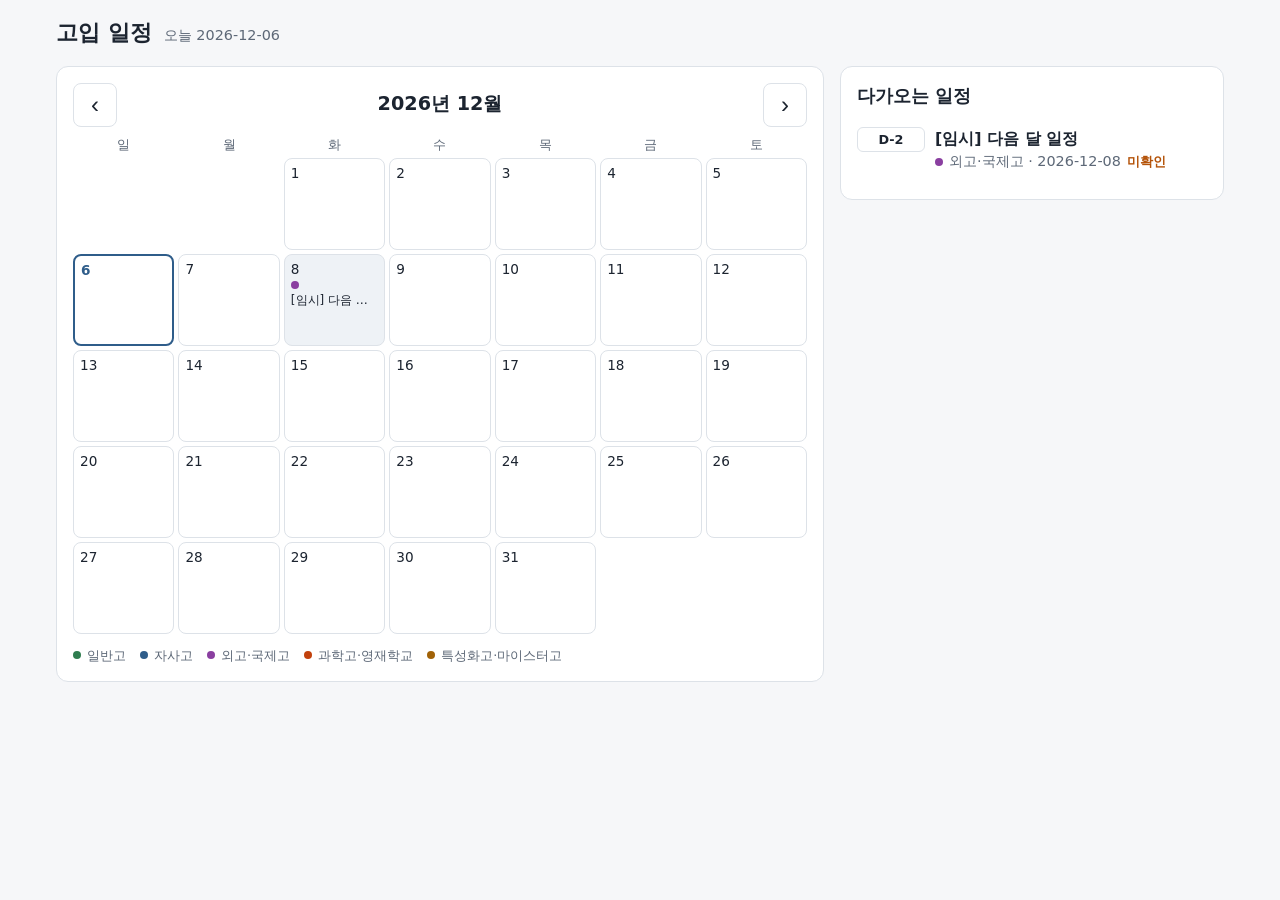
==== index.html @ 8c785129 "feat: calendar dashboard, detail page, PWA manifest Co-Authored-By: Claude Fable 5.2 <noreply@anthro" ====
<!doctype html>
<html lang="ko">
<head>
  <meta charset="utf-8">
  <meta name="viewport" content="width=device-width, initial-scale=1">
  <meta name="theme-color" content="#2f5d8a">
  <title>고입 일정</title>
  <link rel="manifest" href="./manifest.webmanifest">
  <link rel="icon" href="./assets/icon.svg" type="image/svg+xml">
  <link rel="stylesheet" href="./assets/style.css">
</head>
<body>
  <header class="top">
    <h1>고입 일정</h1>
    <span id="today-label"></span>
  </header>
  <main id="main" class="layout">
    <section class="calendar" aria-label="달력">
      <div class="month-nav">
        <button id="prev" type="button" aria-label="이전 달">‹</button>
        <h2 id="month-title"></h2>
        <button id="next" type="button" aria-label="다음 달">›</button>
      </div>
      <div class="weekdays" aria-hidden="true">
        <span>일</span><span>월</span><span>화</span><span>수</span><span>목</span><span>금</span><span>토</span>
      </div>
      <div id="grid" class="grid"></div>
      <ul id="legend" class="legend"></ul>
    </section>
    <section class="side" aria-label="다가오는 일정">
      <h2>다가오는 일정</h2>
      <ul id="upcoming" class="upcoming"></ul>
    </section>
  </main>
  <script type="module" src="./assets/app.js"></script>
</body>
</html>
---- assets/style.css ----
:root {
  --bg: #f6f7f9;
  --panel: #ffffff;
  --text: #1c2430;
  --muted: #5d6877;
  --line: #dde2e8;
  --accent: #2f5d8a;
  --warn: #b45309;
  --cat-0: #2f7d4f;
  --cat-1: #2f5d8a;
  --cat-2: #8a3fa0;
  --cat-3: #c2410c;
  --cat-4: #a16207;
}
@media (prefers-color-scheme: dark) {
  :root {
    --bg: #12161c;
    --panel: #1b212a;
    --text: #e6eaf0;
    --muted: #9aa5b4;
    --line: #2c3541;
    --accent: #7fb0e0;
    --warn: #f0a94a;
    --cat-0: #5cc98a;
    --cat-1: #7fb0e0;
    --cat-2: #cf8ae3;
    --cat-3: #f58a5c;
    --cat-4: #e0b84a;
  }
}

* { box-sizing: border-box; }
body {
  margin: 0;
  background: var(--bg);
  color: var(--text);
  font: 16px/1.5 system-ui, "Malgun Gothic", "Apple SD Gothic Neo", sans-serif;
}
a { color: var(--accent); }
h1, h2, h3, p, ul { margin: 0; }
ul { padding: 0; list-style: none; }

.top {
  display: flex;
  align-items: baseline;
  gap: 12px;
  flex-wrap: wrap;
  padding: 16px;
  max-width: 1200px;
  margin: 0 auto;
}
.top h1 { font-size: 1.4rem; }
#today-label, .meta, .notice { color: var(--muted); font-size: .9rem; }
.back { text-decoration: none; }

.layout {
  display: grid;
  gap: 16px;
  padding: 0 16px 32px;
  max-width: 1200px;
  margin: 0 auto;
}
.calendar, .side, .card {
  background: var(--panel);
  border: 1px solid var(--line);
  border-radius: 12px;
  padding: 16px;
  min-width: 0;
}
.side { order: -1; }
.side h2 { font-size: 1.1rem; margin-bottom: 8px; }

.month-nav { display: flex; align-items: center; justify-content: space-between; margin-bottom: 8px; }
.month-nav h2 { font-size: 1.2rem; }
.month-nav button {
  width: 44px; height: 44px;
  font-size: 1.5rem;
  color: var(--text);
  background: none;
  border: 1px solid var(--line);
  border-radius: 8px;
  cursor: pointer;
}
.weekdays, .grid { display: grid; grid-template-columns: repeat(7, minmax(0, 1fr)); gap: 4px; }
.weekdays { color: var(--muted); font-size: .8rem; text-align: center; margin-bottom: 4px; }
.cell {
  display: flex;
  flex-direction: column;
  gap: 2px;
  min-height: 56px;
  padding: 4px 6px;
  border: 1px solid var(--line);
  border-radius: 8px;
  color: var(--text);
  text-decoration: none;
  overflow: hidden;
}
.cell.empty { border-color: transparent; }
.cell.has { background: color-mix(in srgb, var(--accent) 8%, var(--panel)); cursor: pointer; }
.cell.has:hover, .cell.has:focus-visible { border-color: var(--accent); }
.cell.today { border: 2px solid var(--accent); }
.cell.today .num { font-weight: 700; color: var(--accent); }
.num { font-size: .85rem; }
.dots { display: flex; gap: 3px; flex-wrap: wrap; }
.cell-title, .more { display: none; font-size: .75rem; }
.more { color: var(--muted); }

.dot { display: inline-block; width: 8px; height: 8px; border-radius: 50%; flex: none; background: var(--cat-0); }
.dot.cat-1 { background: var(--cat-1); }
.dot.cat-2 { background: var(--cat-2); }
.dot.cat-3 { background: var(--cat-3); }
.dot.cat-4 { background: var(--cat-4); }

.legend { display: flex; flex-wrap: wrap; gap: 4px 14px; margin-top: 12px; font-size: .8rem; color: var(--muted); }
.legend li, .meta { display: flex; align-items: center; gap: 6px; flex-wrap: wrap; }

.upcoming li + li { border-top: 1px solid var(--line); }
.item { display: flex; gap: 10px; align-items: flex-start; padding: 10px 0; color: var(--text); text-decoration: none; }
.item-body { display: flex; flex-direction: column; min-width: 0; }
.badge {
  flex: none;
  min-width: 68px;
  padding: 2px 6px;
  border-radius: 6px;
  border: 1px solid var(--line);
  font-size: .8rem;
  font-weight: 700;
  text-align: center;
}
.badge.now { border-color: var(--warn); color: var(--warn); }
.unverified { color: var(--warn); font-weight: 700; font-size: .8rem; }

.detail { display: grid; gap: 16px; padding: 0 16px 32px; max-width: 800px; margin: 0 auto; }
.card { border-left: 6px solid var(--cat-0); }
.card.cat-1 { border-left-color: var(--cat-1); }
.card.cat-2 { border-left-color: var(--cat-2); }
.card.cat-3 { border-left-color: var(--cat-3); }
.card.cat-4 { border-left-color: var(--cat-4); }
.card h2 { font-size: 1.25rem; margin: 4px 0 8px; }
.card h3 { font-size: 1rem; margin: 16px 0 4px; }
.card section ul { padding-left: 20px; list-style: disc; }
.card .links { display: flex; flex-wrap: wrap; gap: 6px 16px; padding-left: 0; list-style: none; }
.card a { overflow-wrap: anywhere; }

@media (min-width: 900px) {
  .layout { grid-template-columns: minmax(0, 2fr) minmax(280px, 1fr); align-items: start; }
  .side { order: 0; }
  .cell { min-height: 92px; }
  .cell-title { display: block; white-space: nowrap; overflow: hidden; text-overflow: ellipsis; }
  .more { display: block; }
}
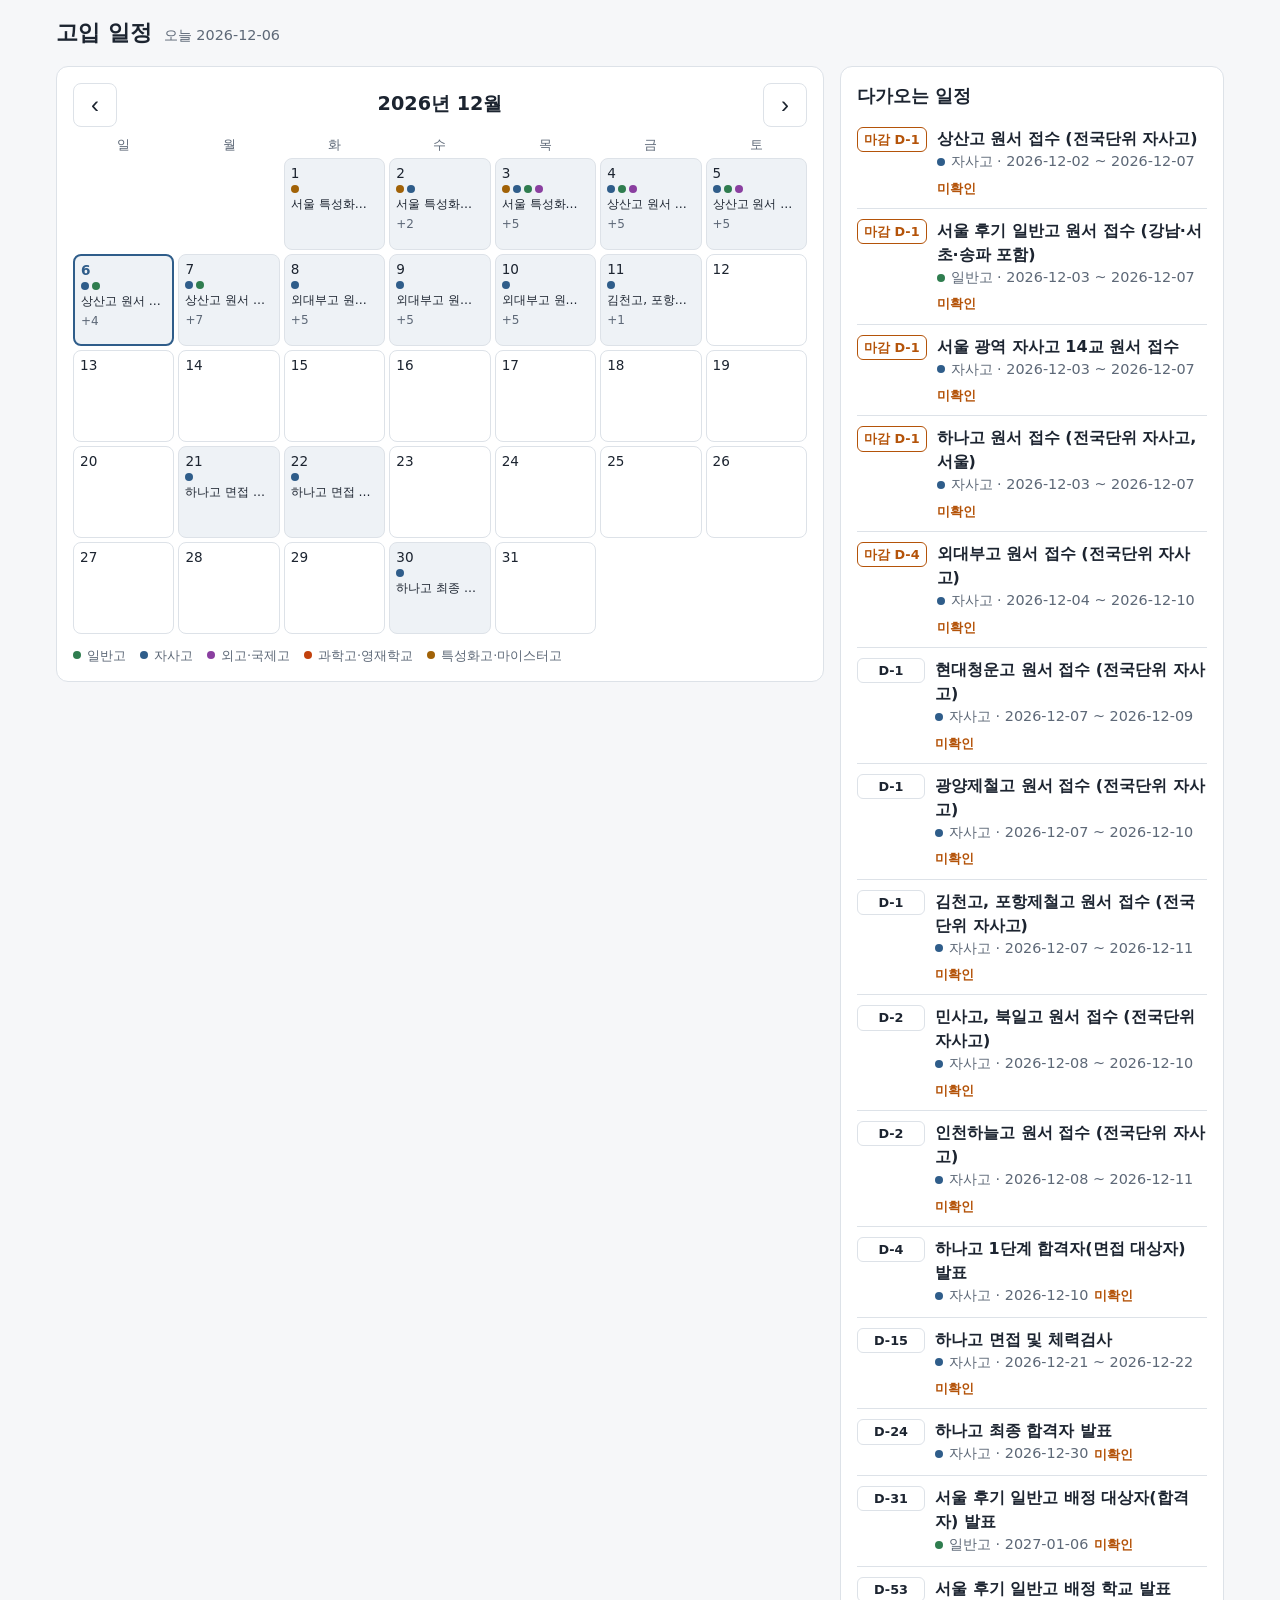
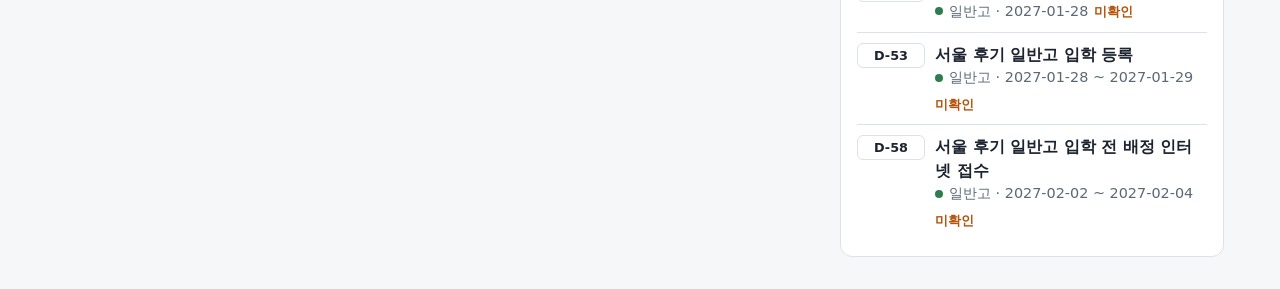
==== commit d425e0ca: "fix: address final review findings - never leak bot token in send errors; strip token and chat id - " ====
--- a/index.html
+++ b/index.html
@@ -14,6 +14,7 @@
     <h1>고입 일정</h1>
     <span id="today-label"></span>
   </header>
+  <p id="boot" class="notice boot">일정을 불러오는 중입니다. 이 문구가 계속 보이면 파일을 직접 열지 말고 주소(http://…)로 열어 주세요.</p>
   <main id="main" class="layout">
     <section class="calendar" aria-label="달력">
       <div class="month-nav">
--- a/assets/style.css
+++ b/assets/style.css
@@ -52,6 +52,7 @@
 .top h1 { font-size: 1.4rem; }
 #today-label, .meta, .notice { color: var(--muted); font-size: .9rem; }
 .back { text-decoration: none; }
+.boot { max-width: 1200px; margin: 0 auto; padding: 0 16px 12px; }
 
 .layout {
   display: grid;
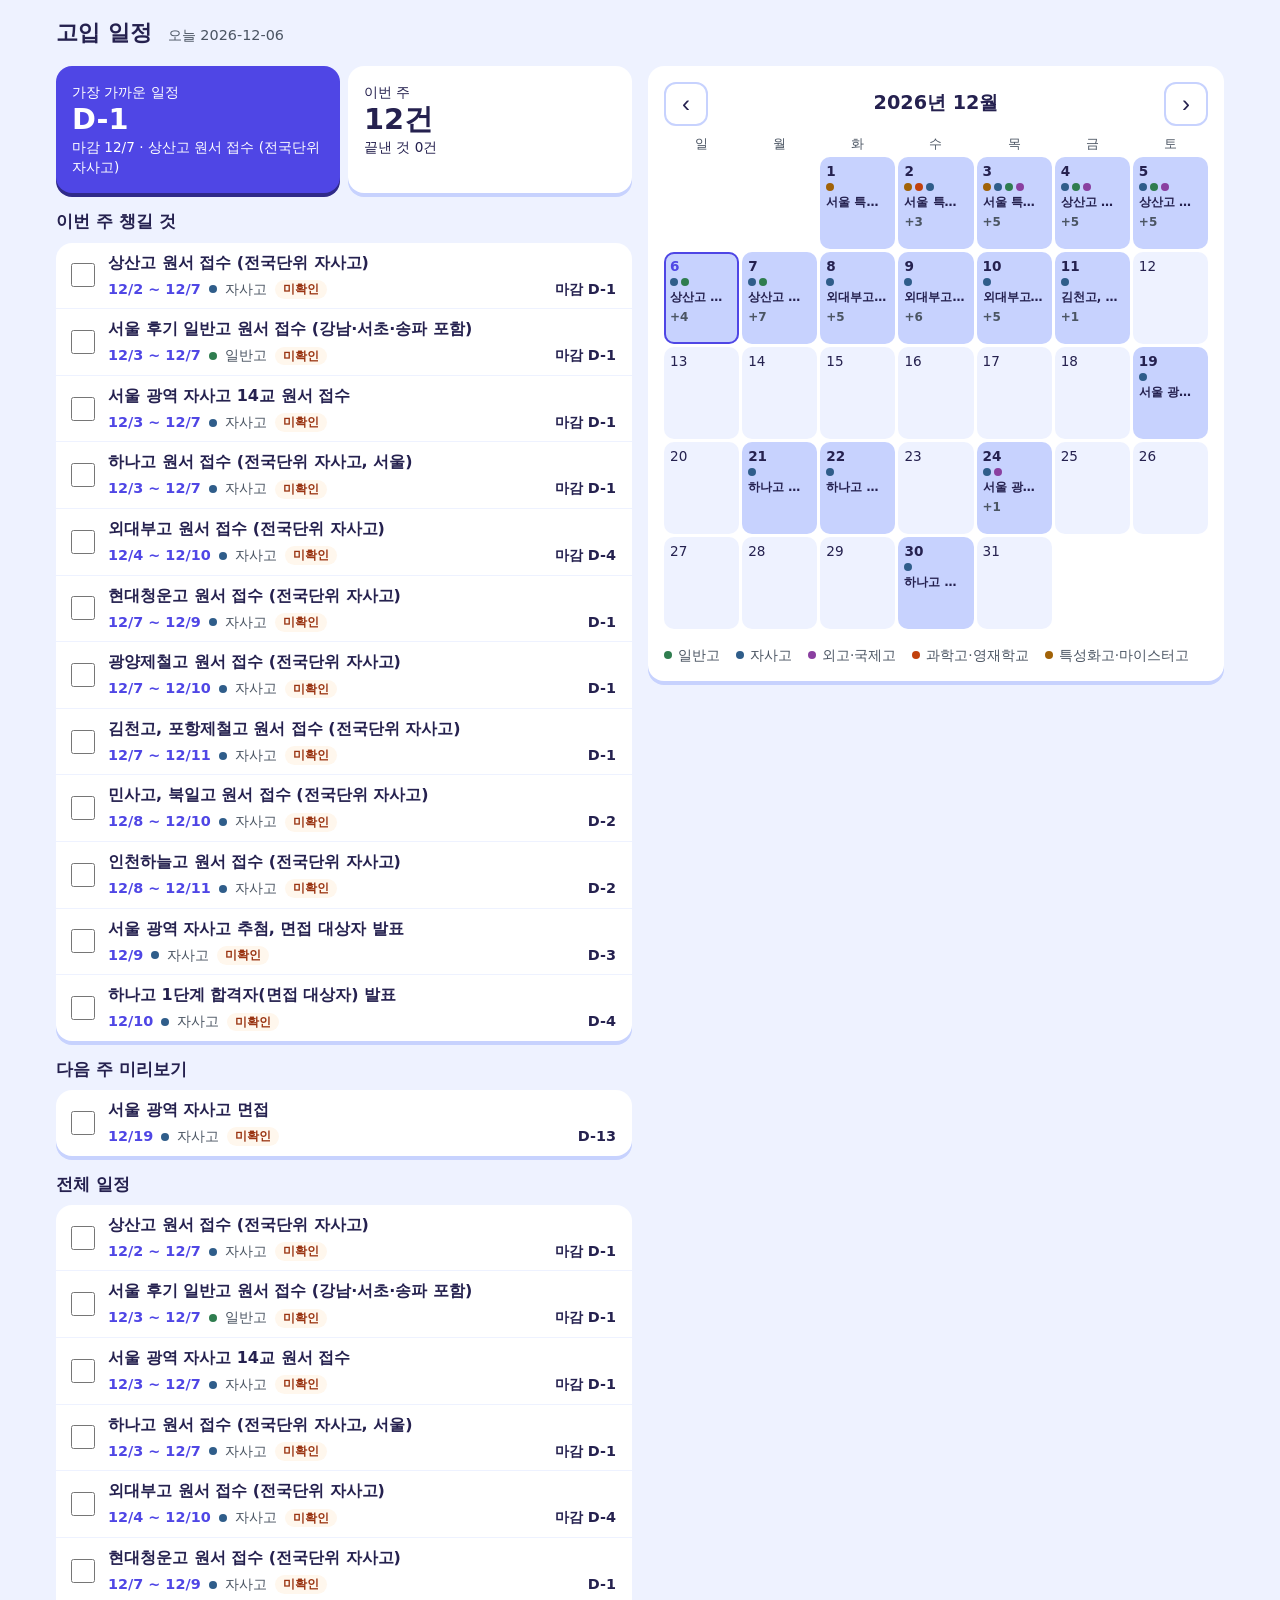
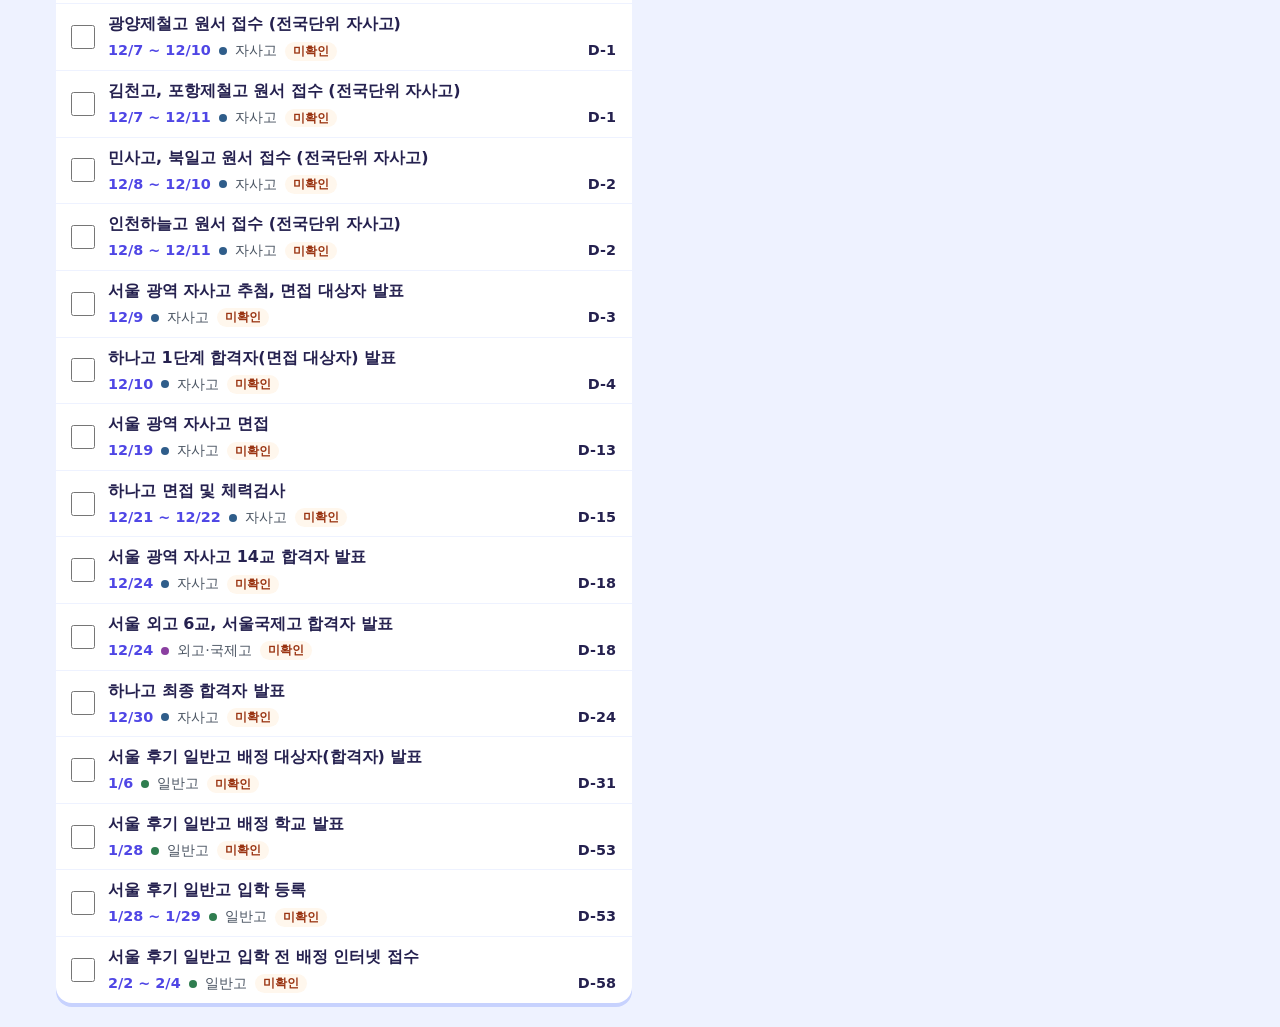
==== commit 64aaa498: "feat: tile + checklist home, tabbed calendar Co-Authored-By: Claude Sonnet 5.5 <noreply@anthropic.co" ====
--- a/index.html
+++ b/index.html
@@ -2,21 +2,37 @@
 <html lang="ko">
 <head>
   <meta charset="utf-8">
-  <meta name="viewport" content="width=device-width, initial-scale=1">
-  <meta name="theme-color" content="#2f5d8a">
+  <meta name="viewport" content="width=device-width, initial-scale=1, viewport-fit=cover">
+  <meta name="theme-color" content="#4f46e5">
   <title>고입 일정</title>
   <link rel="manifest" href="./manifest.webmanifest">
   <link rel="icon" href="./assets/icon.svg" type="image/svg+xml">
   <link rel="stylesheet" href="./assets/style.css">
 </head>
-<body>
+<body data-view="home">
   <header class="top">
     <h1>고입 일정</h1>
     <span id="today-label"></span>
   </header>
   <p id="boot" class="notice boot">일정을 불러오는 중입니다. 이 문구가 계속 보이면 파일을 직접 열지 말고 주소(http://…)로 열어 주세요.</p>
   <main id="main" class="layout">
-    <section class="calendar" aria-label="달력">
+    <div class="col">
+      <section id="home" aria-label="홈">
+        <div class="tiles">
+          <div id="tile-next" class="tile primary"></div>
+          <div id="tile-week" class="tile"></div>
+        </div>
+        <h2>이번 주 챙길 것</h2>
+        <ul id="list-week" class="tasks"></ul>
+        <h2>다음 주 미리보기</h2>
+        <ul id="list-next" class="tasks"></ul>
+      </section>
+      <section id="all" aria-label="전체 일정">
+        <h2>전체 일정</h2>
+        <ul id="upcoming" class="tasks"></ul>
+      </section>
+    </div>
+    <section id="calendar" class="calendar" aria-label="달력">
       <div class="month-nav">
         <button id="prev" type="button" aria-label="이전 달">‹</button>
         <h2 id="month-title"></h2>
@@ -28,11 +44,12 @@
       <div id="grid" class="grid"></div>
       <ul id="legend" class="legend"></ul>
     </section>
-    <section class="side" aria-label="다가오는 일정">
-      <h2>다가오는 일정</h2>
-      <ul id="upcoming" class="upcoming"></ul>
-    </section>
   </main>
+  <nav id="tabs" class="tabs" aria-label="화면 전환">
+    <a href="#home">홈</a>
+    <a href="#calendar">달력</a>
+    <a href="#all">전체</a>
+  </nav>
   <script type="module" src="./assets/app.js"></script>
 </body>
 </html>
--- a/assets/style.css
+++ b/assets/style.css
@@ -1,26 +1,40 @@
 :root {
-  --bg: #f6f7f9;
-  --panel: #ffffff;
-  --text: #1c2430;
-  --muted: #5d6877;
-  --line: #dde2e8;
-  --accent: #2f5d8a;
-  --warn: #b45309;
+  --bg: #eef2ff;
+  --surface: #ffffff;
+  --text: #25214f;
+  --muted: #4b5563;
+  --primary: #4f46e5;
+  --on-primary: #ffffff;
+  --edge: #c7d2fe;
+  --tile-on: #c7d2fe;
+  --warn: #9a3412;
+  --warn-bg: #fff7ed;
+  --ok: #065f46;
+  --ok-bg: #ecfdf5;
   --cat-0: #2f7d4f;
   --cat-1: #2f5d8a;
   --cat-2: #8a3fa0;
   --cat-3: #c2410c;
   --cat-4: #a16207;
+  --s1: 4px;
+  --s2: 8px;
+  --s3: 16px;
+  --s4: 24px;
+  --tabs-h: 64px;
 }
 @media (prefers-color-scheme: dark) {
   :root {
-    --bg: #12161c;
-    --panel: #1b212a;
-    --text: #e6eaf0;
-    --muted: #9aa5b4;
-    --line: #2c3541;
-    --accent: #7fb0e0;
-    --warn: #f0a94a;
+    --bg: #12142b;
+    --surface: #1e2140;
+    --text: #e8eaff;
+    --muted: #b4b9d8;
+    --primary: #a5b4fc;
+    --edge: #343a73;
+    --tile-on: #3a3f87;
+    --warn: #fdba74;
+    --warn-bg: #3b2a17;
+    --ok: #6ee7b7;
+    --ok-bg: #123a2c;
     --cat-0: #5cc98a;
     --cat-1: #7fb0e0;
     --cat-2: #cf8ae3;
@@ -34,119 +48,166 @@
   margin: 0;
   background: var(--bg);
   color: var(--text);
-  font: 16px/1.5 system-ui, "Malgun Gothic", "Apple SD Gothic Neo", sans-serif;
-}
-a { color: var(--accent); }
-h1, h2, h3, p, ul { margin: 0; }
+  font: 16px/1.5 "Malgun Gothic", "Apple SD Gothic Neo", system-ui, sans-serif;
+  padding-bottom: calc(var(--tabs-h) + env(safe-area-inset-bottom));
+}
+a { color: var(--primary); }
+h1, h2, h3, h4, p, ul { margin: 0; }
 ul { padding: 0; list-style: none; }
+:focus-visible { outline: 3px solid var(--primary); outline-offset: 2px; }
 
 .top {
   display: flex;
   align-items: baseline;
-  gap: 12px;
+  gap: var(--s3);
   flex-wrap: wrap;
-  padding: 16px;
+  padding: var(--s3);
   max-width: 1200px;
   margin: 0 auto;
 }
 .top h1 { font-size: 1.4rem; }
 #today-label, .meta, .notice { color: var(--muted); font-size: .9rem; }
-.back { text-decoration: none; }
-.boot { max-width: 1200px; margin: 0 auto; padding: 0 16px 12px; }
+.boot { max-width: 1200px; margin: 0 auto; padding: 0 var(--s3) var(--s2); }
+.back { display: inline-flex; align-items: center; min-height: 44px; text-decoration: none; }
 
 .layout {
   display: grid;
-  gap: 16px;
-  padding: 0 16px 32px;
+  gap: var(--s3);
+  padding: 0 var(--s3) var(--s4);
   max-width: 1200px;
   margin: 0 auto;
 }
-.calendar, .side, .card {
-  background: var(--panel);
-  border: 1px solid var(--line);
-  border-radius: 12px;
-  padding: 16px;
-  min-width: 0;
-}
-.side { order: -1; }
-.side h2 { font-size: 1.1rem; margin-bottom: 8px; }
-
-.month-nav { display: flex; align-items: center; justify-content: space-between; margin-bottom: 8px; }
-.month-nav h2 { font-size: 1.2rem; }
+.col { display: grid; gap: var(--s3); min-width: 0; align-content: start; }
+section h2 { font-size: 1.05rem; margin: var(--s3) 0 var(--s2); }
+section h2:first-child { margin-top: 0; }
+
+/* 타일: 둥근 모서리와 그림자는 타일과 목록 카드에만 쓴다 */
+.tiles { display: grid; grid-template-columns: 1fr 1fr; gap: var(--s2); }
+.tile, .tasks, .calendar, .card {
+  background: var(--surface);
+  border-radius: 16px;
+  box-shadow: 0 4px 0 var(--edge);
+}
+.tile { padding: var(--s3); min-width: 0; }
+.tile.primary { background: var(--primary); color: var(--on-primary); box-shadow: 0 4px 0 color-mix(in srgb, var(--primary) 60%, #000); }
+@media (prefers-color-scheme: dark) {
+  .tile.primary { background: #4f46e5; color: #fff; }
+}
+.tile .k { font-size: .85rem; }
+.tile .n { font-size: 1.8rem; font-weight: 800; line-height: 1.2; }
+.tile .sub { font-size: .85rem; overflow-wrap: anywhere; }
+
+.tasks { overflow: hidden; }
+.it { display: grid; grid-template-columns: 44px 1fr; gap: var(--s1); padding: var(--s2) var(--s3) var(--s2) var(--s1); border-top: 1px solid var(--bg); }
+.it:first-child { border-top: 0; }
+.tasks > .notice { padding: var(--s3); }
+.ck { display: grid; place-items: center; min-width: 44px; min-height: 44px; cursor: pointer; }
+.ck input { width: 24px; height: 24px; accent-color: var(--primary); cursor: pointer; }
+.it-body { display: grid; gap: var(--s1); align-content: center; min-width: 0; }
+.it-title { font-weight: 700; color: var(--text); text-decoration: none; overflow-wrap: anywhere; }
+.it-title:hover { text-decoration: underline; }
+.it.done .it-title { color: var(--muted); text-decoration: line-through; }
+.meta { display: flex; align-items: center; gap: var(--s2); flex-wrap: wrap; }
+.meta .d { color: var(--primary); }
+.tag { padding: 0 var(--s2); border-radius: 99px; font-size: .78rem; font-weight: 700; }
+.tag.ok { background: var(--ok-bg); color: var(--ok); }
+.tag.warn, .unverified { background: var(--warn-bg); color: var(--warn); }
+.unverified { padding: 0 var(--s2); border-radius: 99px; font-size: .78rem; font-weight: 700; }
+.when { margin-left: auto; font-weight: 700; color: var(--text); }
+
+/* 달력 */
+.calendar { padding: var(--s3); min-width: 0; }
+.month-nav { display: flex; align-items: center; justify-content: space-between; margin-bottom: var(--s2); }
+.month-nav h2 { margin: 0; font-size: 1.2rem; }
 .month-nav button {
   width: 44px; height: 44px;
   font-size: 1.5rem;
   color: var(--text);
-  background: none;
-  border: 1px solid var(--line);
-  border-radius: 8px;
+  background: var(--surface);
+  border: 2px solid var(--edge);
+  border-radius: 12px;
   cursor: pointer;
 }
-.weekdays, .grid { display: grid; grid-template-columns: repeat(7, minmax(0, 1fr)); gap: 4px; }
-.weekdays { color: var(--muted); font-size: .8rem; text-align: center; margin-bottom: 4px; }
+.weekdays, .grid { display: grid; grid-template-columns: repeat(7, minmax(0, 1fr)); gap: 3px; }
+.weekdays { color: var(--muted); font-size: .8rem; text-align: center; margin-bottom: var(--s1); }
 .cell {
   display: flex;
   flex-direction: column;
   gap: 2px;
-  min-height: 56px;
-  padding: 4px 6px;
-  border: 1px solid var(--line);
-  border-radius: 8px;
+  min-height: 48px;
+  padding: var(--s1) 6px;
+  border-radius: 10px;
+  background: var(--bg);
   color: var(--text);
   text-decoration: none;
   overflow: hidden;
 }
-.cell.empty { border-color: transparent; }
-.cell.has { background: color-mix(in srgb, var(--accent) 8%, var(--panel)); cursor: pointer; }
-.cell.has:hover, .cell.has:focus-visible { border-color: var(--accent); }
-.cell.today { border: 2px solid var(--accent); }
-.cell.today .num { font-weight: 700; color: var(--accent); }
+.cell.empty { background: transparent; }
+.cell.has { background: var(--tile-on); font-weight: 700; }
+.cell.has:hover { outline: 2px solid var(--primary); }
+.cell.today { box-shadow: inset 0 0 0 2px var(--primary); }
+.cell.today .num { color: var(--primary); font-weight: 800; }
 .num { font-size: .85rem; }
 .dots { display: flex; gap: 3px; flex-wrap: wrap; }
 .cell-title, .more { display: none; font-size: .75rem; }
 .more { color: var(--muted); }
-
 .dot { display: inline-block; width: 8px; height: 8px; border-radius: 50%; flex: none; background: var(--cat-0); }
 .dot.cat-1 { background: var(--cat-1); }
 .dot.cat-2 { background: var(--cat-2); }
 .dot.cat-3 { background: var(--cat-3); }
 .dot.cat-4 { background: var(--cat-4); }
-
-.legend { display: flex; flex-wrap: wrap; gap: 4px 14px; margin-top: 12px; font-size: .8rem; color: var(--muted); }
-.legend li, .meta { display: flex; align-items: center; gap: 6px; flex-wrap: wrap; }
-
-.upcoming li + li { border-top: 1px solid var(--line); }
-.item { display: flex; gap: 10px; align-items: flex-start; padding: 10px 0; color: var(--text); text-decoration: none; }
-.item-body { display: flex; flex-direction: column; min-width: 0; }
-.badge {
-  flex: none;
-  min-width: 68px;
-  padding: 2px 6px;
-  border-radius: 6px;
-  border: 1px solid var(--line);
-  font-size: .8rem;
+.legend { display: flex; flex-wrap: wrap; gap: var(--s1) var(--s3); margin-top: var(--s3); font-size: .85rem; color: var(--muted); }
+.legend li { display: flex; align-items: center; gap: 6px; }
+
+/* 하단 탭 (휴대폰) */
+.tabs {
+  position: fixed;
+  left: 0; right: 0; bottom: 0;
+  display: flex;
+  background: var(--surface);
+  border-top: 1px solid var(--edge);
+  padding-bottom: env(safe-area-inset-bottom);
+}
+.tabs a {
+  flex: 1;
+  display: grid;
+  place-items: center;
+  min-height: var(--tabs-h);
+  color: var(--muted);
   font-weight: 700;
-  text-align: center;
-}
-.badge.now { border-color: var(--warn); color: var(--warn); }
-.unverified { color: var(--warn); font-weight: 700; font-size: .8rem; }
-
-.detail { display: grid; gap: 16px; padding: 0 16px 32px; max-width: 800px; margin: 0 auto; }
-.card { border-left: 6px solid var(--cat-0); }
+  text-decoration: none;
+}
+.tabs a[aria-current="page"] { color: var(--primary); box-shadow: inset 0 3px 0 var(--primary); }
+
+@media (max-width: 899.98px) {
+  body[data-view="home"] :is(#calendar, #all),
+  body[data-view="calendar"] :is(#home, #all),
+  body[data-view="all"] :is(#home, #calendar) { display: none; }
+}
+
+/* 상세 페이지 */
+.detail { display: grid; gap: var(--s3); padding: 0 var(--s3) var(--s4); max-width: 800px; margin: 0 auto; }
+.card { padding: var(--s3); border-left: 6px solid var(--cat-0); }
 .card.cat-1 { border-left-color: var(--cat-1); }
 .card.cat-2 { border-left-color: var(--cat-2); }
 .card.cat-3 { border-left-color: var(--cat-3); }
 .card.cat-4 { border-left-color: var(--cat-4); }
-.card h2 { font-size: 1.25rem; margin: 4px 0 8px; }
-.card h3 { font-size: 1rem; margin: 16px 0 4px; }
+.card h2 { font-size: 1.25rem; margin: var(--s1) 0 var(--s2); }
+.card h3 { font-size: 1rem; margin: var(--s3) 0 var(--s1); }
 .card section ul { padding-left: 20px; list-style: disc; }
-.card .links { display: flex; flex-wrap: wrap; gap: 6px 16px; padding-left: 0; list-style: none; }
+.card .links { display: flex; flex-wrap: wrap; gap: var(--s1) var(--s3); padding-left: 0; list-style: none; }
 .card a { overflow-wrap: anywhere; }
+.detail .notice { padding: var(--s3); }
 
 @media (min-width: 900px) {
-  .layout { grid-template-columns: minmax(0, 2fr) minmax(280px, 1fr); align-items: start; }
-  .side { order: 0; }
+  body { padding-bottom: 0; }
+  .tabs { display: none; }
+  .layout { grid-template-columns: minmax(0, 1fr) minmax(0, 1fr); align-items: start; }
   .cell { min-height: 92px; }
   .cell-title { display: block; white-space: nowrap; overflow: hidden; text-overflow: ellipsis; }
   .more { display: block; }
 }
+
+@media (prefers-reduced-motion: reduce) {
+  * { transition: none !important; animation: none !important; scroll-behavior: auto !important; }
+}
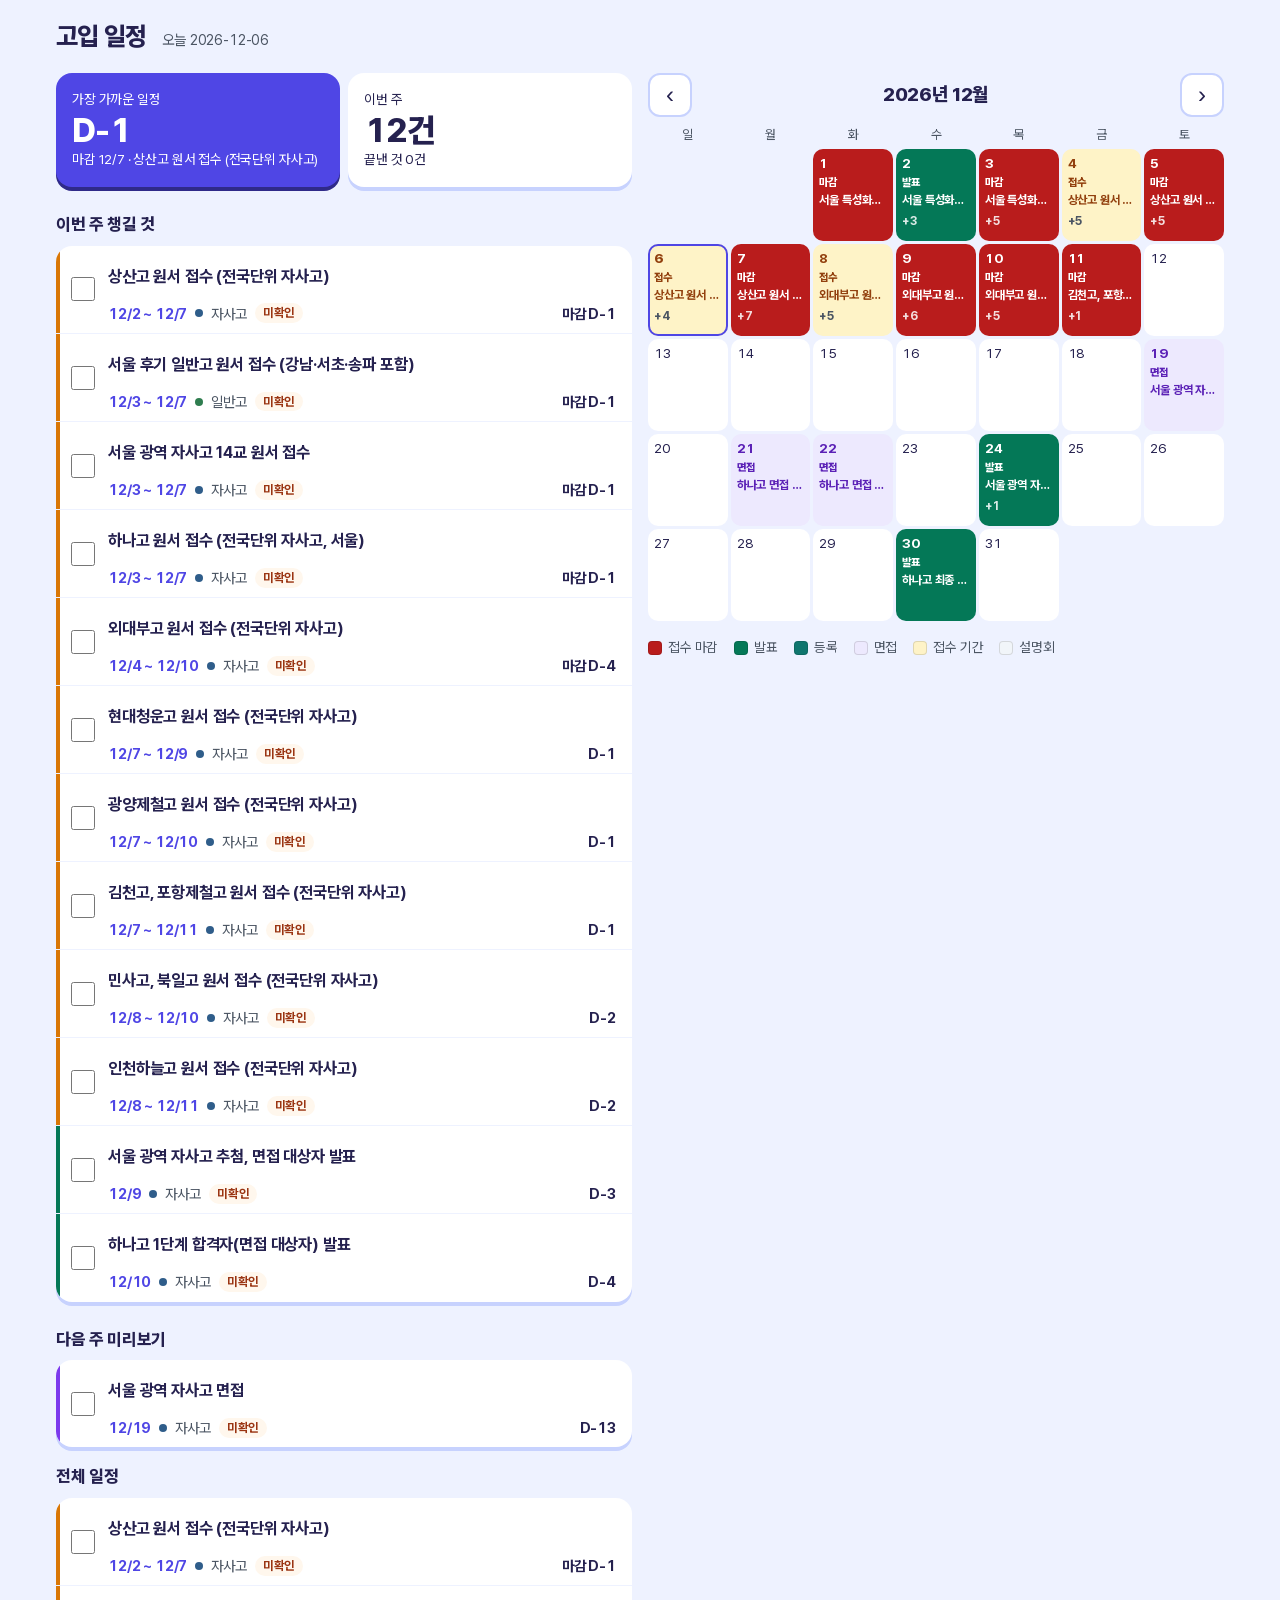
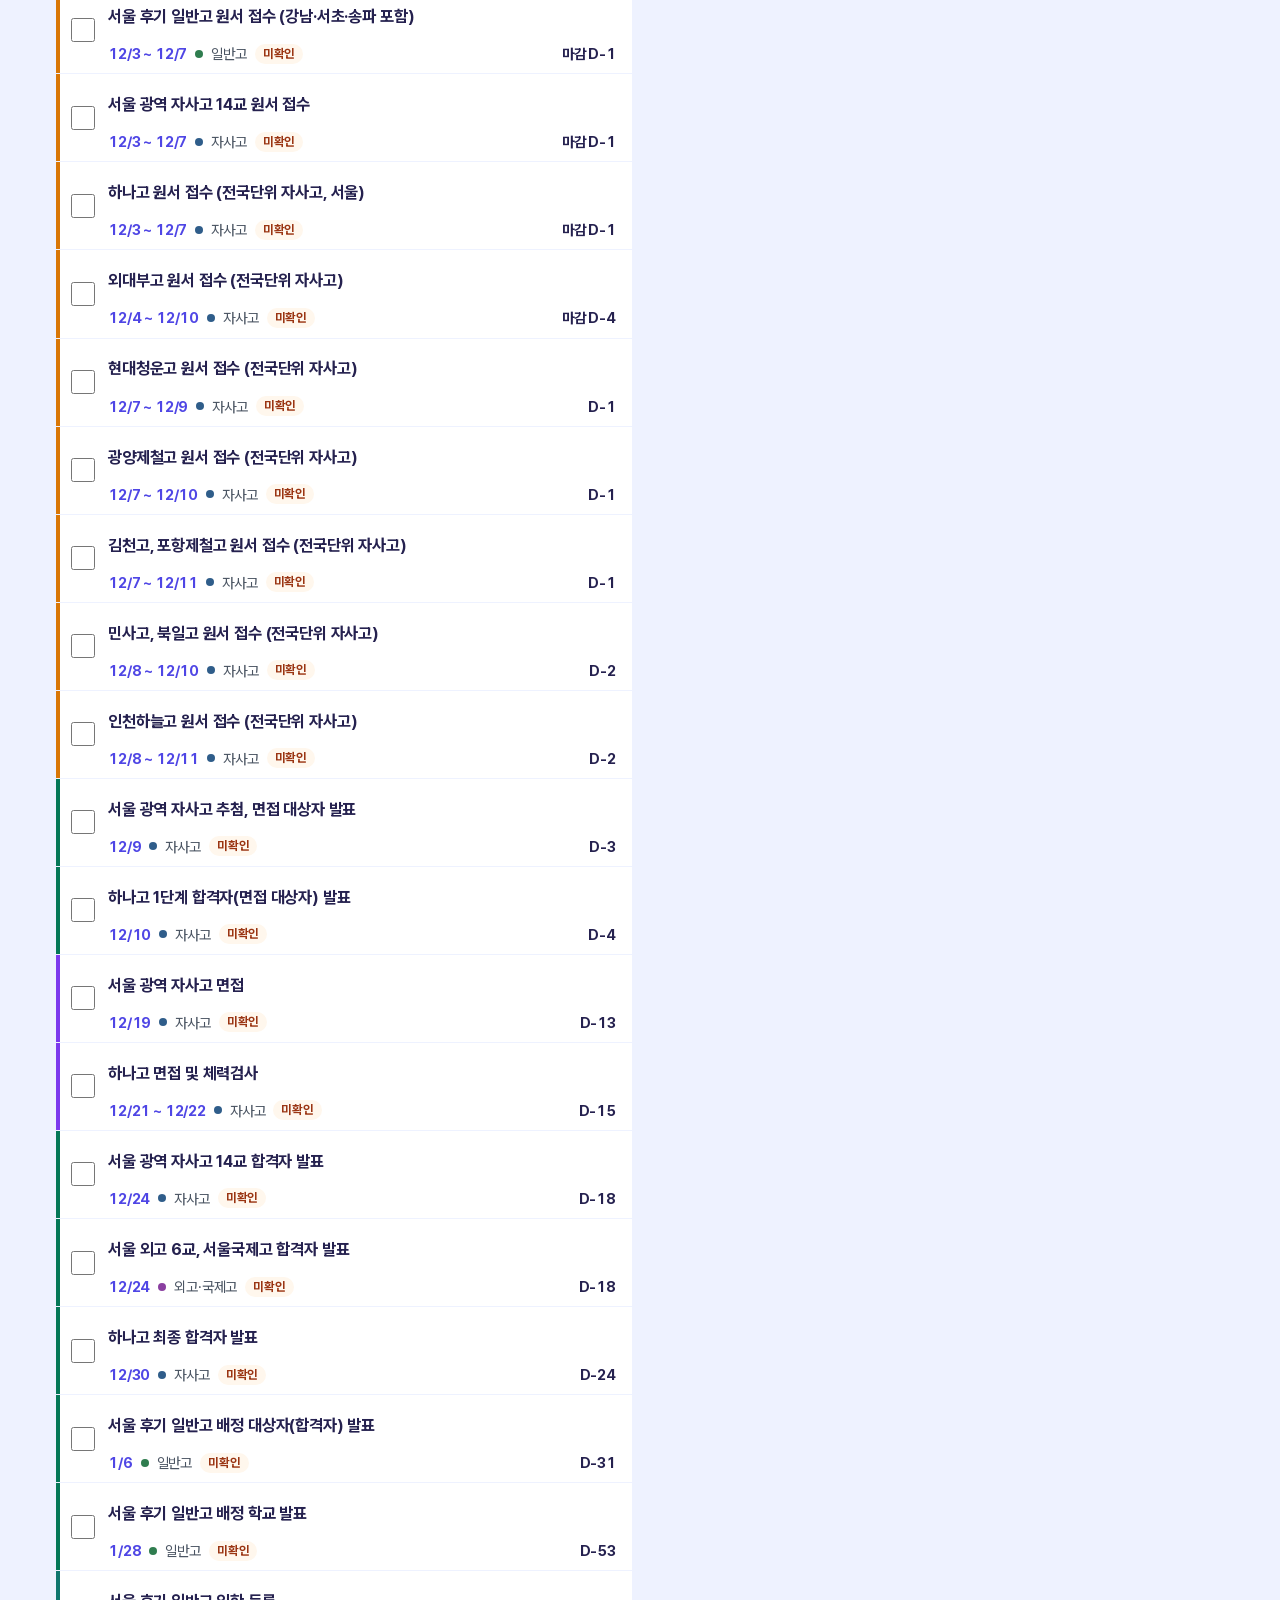
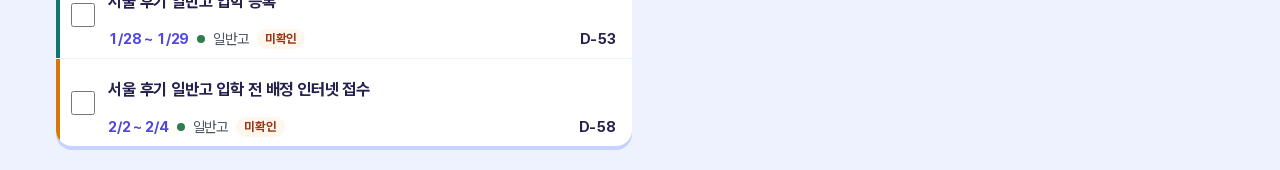
==== commit f6aa1390: "style: bundle Pretendard variable font Font file from the pretendard npm package v1.3.9 (SIL OFL 1.1" ====
--- a/index.html
+++ b/index.html
@@ -7,6 +7,7 @@
   <title>고입 일정</title>
   <link rel="manifest" href="./manifest.webmanifest">
   <link rel="icon" href="./assets/icon.svg" type="image/svg+xml">
+  <link rel="preload" href="./assets/fonts/PretendardVariable.woff2" as="font" type="font/woff2" crossorigin>
   <link rel="stylesheet" href="./assets/style.css">
 </head>
 <body data-view="home">
@@ -19,8 +20,8 @@
     <div class="col">
       <section id="home" aria-label="홈">
         <div class="tiles">
-          <div id="tile-next" class="tile primary"></div>
-          <div id="tile-week" class="tile"></div>
+          <div id="tile-next" class="tile primary" aria-live="polite"></div>
+          <div id="tile-week" class="tile" aria-live="polite"></div>
         </div>
         <h2>이번 주 챙길 것</h2>
         <ul id="list-week" class="tasks"></ul>
--- a/assets/style.css
+++ b/assets/style.css
@@ -1,4 +1,13 @@
+@font-face {
+  font-family: "Pretendard Variable";
+  font-weight: 45 920;
+  font-style: normal;
+  font-display: swap;
+  src: url("./fonts/PretendardVariable.woff2") format("woff2-variations");
+}
+
 :root {
+  color-scheme: light;
   --bg: #eef2ff;
   --surface: #ffffff;
   --text: #25214f;
@@ -16,39 +25,31 @@
   --cat-2: #8a3fa0;
   --cat-3: #c2410c;
   --cat-4: #a16207;
+  /* 달력 상태: 중요한 순서. 마감과 발표는 꽉 찬 색, 나머지는 옅은 색 */
+  --st-deadline-bg: #b91c1c; --st-deadline-fg: #ffffff;
+  --st-result-bg: #047857; --st-result-fg: #ffffff;
+  --st-register-bg: #0f766e; --st-register-fg: #ffffff;
+  --st-interview-bg: #ede9fe; --st-interview-fg: #5b21b6;
+  --st-apply-bg: #fef3c7; --st-apply-fg: #92400e;
+  --st-info-bg: #f1f5f9; --st-info-fg: #475569;
+  --st-other-bg: #f1f5f9; --st-other-fg: #475569;
   --s1: 4px;
   --s2: 8px;
   --s3: 16px;
   --s4: 24px;
   --tabs-h: 64px;
 }
-@media (prefers-color-scheme: dark) {
-  :root {
-    --bg: #12142b;
-    --surface: #1e2140;
-    --text: #e8eaff;
-    --muted: #b4b9d8;
-    --primary: #a5b4fc;
-    --edge: #343a73;
-    --tile-on: #3a3f87;
-    --warn: #fdba74;
-    --warn-bg: #3b2a17;
-    --ok: #6ee7b7;
-    --ok-bg: #123a2c;
-    --cat-0: #5cc98a;
-    --cat-1: #7fb0e0;
-    --cat-2: #cf8ae3;
-    --cat-3: #f58a5c;
-    --cat-4: #e0b84a;
-  }
-}
 
 * { box-sizing: border-box; }
 body {
   margin: 0;
   background: var(--bg);
   color: var(--text);
-  font: 16px/1.5 "Malgun Gothic", "Apple SD Gothic Neo", system-ui, sans-serif;
+  font: 16px/1.6 "Pretendard Variable", Pretendard, "Malgun Gothic", "Apple SD Gothic Neo", system-ui, sans-serif;
+  letter-spacing: -0.01em;
+  word-break: keep-all;
+  overflow-wrap: break-word;
+  -webkit-font-smoothing: antialiased;
   padding-bottom: calc(var(--tabs-h) + env(safe-area-inset-bottom));
 }
 a { color: var(--primary); }
@@ -65,7 +66,9 @@
   max-width: 1200px;
   margin: 0 auto;
 }
-.top h1 { font-size: 1.4rem; }
+.top h1 { font-size: 1.6rem; font-weight: 800; letter-spacing: -0.03em; }
+h1, h2, h3 { text-wrap: balance; }
+.n, .d, .when, .num, #today-label { font-variant-numeric: tabular-nums; }
 #today-label, .meta, .notice { color: var(--muted); font-size: .9rem; }
 .boot { max-width: 1200px; margin: 0 auto; padding: 0 var(--s3) var(--s2); }
 .back { display: inline-flex; align-items: center; min-height: 44px; text-decoration: none; }
@@ -78,33 +81,36 @@
   margin: 0 auto;
 }
 .col { display: grid; gap: var(--s3); min-width: 0; align-content: start; }
-section h2 { font-size: 1.05rem; margin: var(--s3) 0 var(--s2); }
+section h2 { font-size: 1.05rem; font-weight: 800; letter-spacing: -0.02em; margin: var(--s4) 0 var(--s2); }
 section h2:first-child { margin-top: 0; }
 
 /* 타일: 둥근 모서리와 그림자는 타일과 목록 카드에만 쓴다 */
 .tiles { display: grid; grid-template-columns: 1fr 1fr; gap: var(--s2); }
-.tile, .tasks, .calendar, .card {
+.tile, .tasks, .card {
   background: var(--surface);
   border-radius: 16px;
   box-shadow: 0 4px 0 var(--edge);
 }
 .tile { padding: var(--s3); min-width: 0; }
 .tile.primary { background: var(--primary); color: var(--on-primary); box-shadow: 0 4px 0 color-mix(in srgb, var(--primary) 60%, #000); }
-@media (prefers-color-scheme: dark) {
-  .tile.primary { background: #4f46e5; color: #fff; }
-}
 .tile .k { font-size: .85rem; }
-.tile .n { font-size: 1.8rem; font-weight: 800; line-height: 1.2; }
+.tile .n { font-size: 2.1rem; font-weight: 800; line-height: 1.15; letter-spacing: -0.03em; }
 .tile .sub { font-size: .85rem; overflow-wrap: anywhere; }
 
 .tasks { overflow: hidden; }
 .it { display: grid; grid-template-columns: 44px 1fr; gap: var(--s1); padding: var(--s2) var(--s3) var(--s2) var(--s1); border-top: 1px solid var(--bg); }
 .it:first-child { border-top: 0; }
+.it { box-shadow: inset 4px 0 0 var(--accent, transparent); }
+.it[data-kind="result"] { --accent: var(--st-result-bg); }
+.it[data-kind="register"] { --accent: var(--st-register-bg); }
+.it[data-kind="interview"] { --accent: #7c3aed; }
+.it[data-kind="apply"] { --accent: #d97706; }
+.it[data-kind="info"] { --accent: #94a3b8; }
 .tasks > .notice { padding: var(--s3); }
 .ck { display: grid; place-items: center; min-width: 44px; min-height: 44px; cursor: pointer; }
 .ck input { width: 24px; height: 24px; accent-color: var(--primary); cursor: pointer; }
 .it-body { display: grid; gap: var(--s1); align-content: center; min-width: 0; }
-.it-title { font-weight: 700; color: var(--text); text-decoration: none; overflow-wrap: anywhere; }
+.it-title { display: flex; font-size: 1.02rem; align-items: center; min-height: 44px; font-weight: 700; color: var(--text); text-decoration: none; overflow-wrap: anywhere; }
 .it-title:hover { text-decoration: underline; }
 .it.done .it-title { color: var(--muted); text-decoration: line-through; }
 .meta { display: flex; align-items: center; gap: var(--s2); flex-wrap: wrap; }
@@ -116,7 +122,7 @@
 .when { margin-left: auto; font-weight: 700; color: var(--text); }
 
 /* 달력 */
-.calendar { padding: var(--s3); min-width: 0; }
+.calendar { min-width: 0; }
 .month-nav { display: flex; align-items: center; justify-content: space-between; margin-bottom: var(--s2); }
 .month-nav h2 { margin: 0; font-size: 1.2rem; }
 .month-nav button {
@@ -137,18 +143,18 @@
   min-height: 48px;
   padding: var(--s1) 6px;
   border-radius: 10px;
-  background: var(--bg);
+  background: var(--surface);
   color: var(--text);
   text-decoration: none;
   overflow: hidden;
 }
 .cell.empty { background: transparent; }
-.cell.has { background: var(--tile-on); font-weight: 700; }
+.cell.has { font-weight: 700; }
+.kind { font-size: .68rem; font-weight: 800; letter-spacing: 0; line-height: 1.1; }
 .cell.has:hover { outline: 2px solid var(--primary); }
 .cell.today { box-shadow: inset 0 0 0 2px var(--primary); }
 .cell.today .num { color: var(--primary); font-weight: 800; }
 .num { font-size: .85rem; }
-.dots { display: flex; gap: 3px; flex-wrap: wrap; }
 .cell-title, .more { display: none; font-size: .75rem; }
 .more { color: var(--muted); }
 .dot { display: inline-block; width: 8px; height: 8px; border-radius: 50%; flex: none; background: var(--cat-0); }
@@ -156,6 +162,15 @@
 .dot.cat-2 { background: var(--cat-2); }
 .dot.cat-3 { background: var(--cat-3); }
 .dot.cat-4 { background: var(--cat-4); }
+.st-deadline { background: var(--st-deadline-bg); color: var(--st-deadline-fg); }
+.st-result { background: var(--st-result-bg); color: var(--st-result-fg); }
+.st-register { background: var(--st-register-bg); color: var(--st-register-fg); }
+.st-interview { background: var(--st-interview-bg); color: var(--st-interview-fg); }
+.st-apply { background: var(--st-apply-bg); color: var(--st-apply-fg); }
+.st-info { background: var(--st-info-bg); color: var(--st-info-fg); }
+.st-other { background: var(--st-other-bg); color: var(--st-other-fg); }
+.cell.st-deadline .more, .cell.st-result .more, .cell.st-register .more { color: inherit; opacity: .85; }
+.swatch { display: inline-block; width: 14px; height: 14px; border-radius: 4px; flex: none; box-shadow: inset 0 0 0 1px rgba(0, 0, 0, .12); }
 .legend { display: flex; flex-wrap: wrap; gap: var(--s1) var(--s3); margin-top: var(--s3); font-size: .85rem; color: var(--muted); }
 .legend li { display: flex; align-items: center; gap: 6px; }
 
@@ -186,6 +201,7 @@
 }
 
 /* 상세 페이지 */
+body:not([data-view]) { padding-bottom: 0; }
 .detail { display: grid; gap: var(--s3); padding: 0 var(--s3) var(--s4); max-width: 800px; margin: 0 auto; }
 .card { padding: var(--s3); border-left: 6px solid var(--cat-0); }
 .card.cat-1 { border-left-color: var(--cat-1); }
@@ -211,3 +227,9 @@
 @media (prefers-reduced-motion: reduce) {
   * { transition: none !important; animation: none !important; scroll-behavior: auto !important; }
 }
+
+/* 점검표 반영: 탭 막대가 포커스를 가리지 않게, 눌림 피드백, 탭 지연 제거 */
+html { scroll-padding-bottom: var(--tabs-h); }
+a, button, input, label { touch-action: manipulation; }
+.tabs a:active, .month-nav button:active, .cell.has:active, .it-title:active { opacity: .7; }
+.cell.has.today .num { color: inherit; }
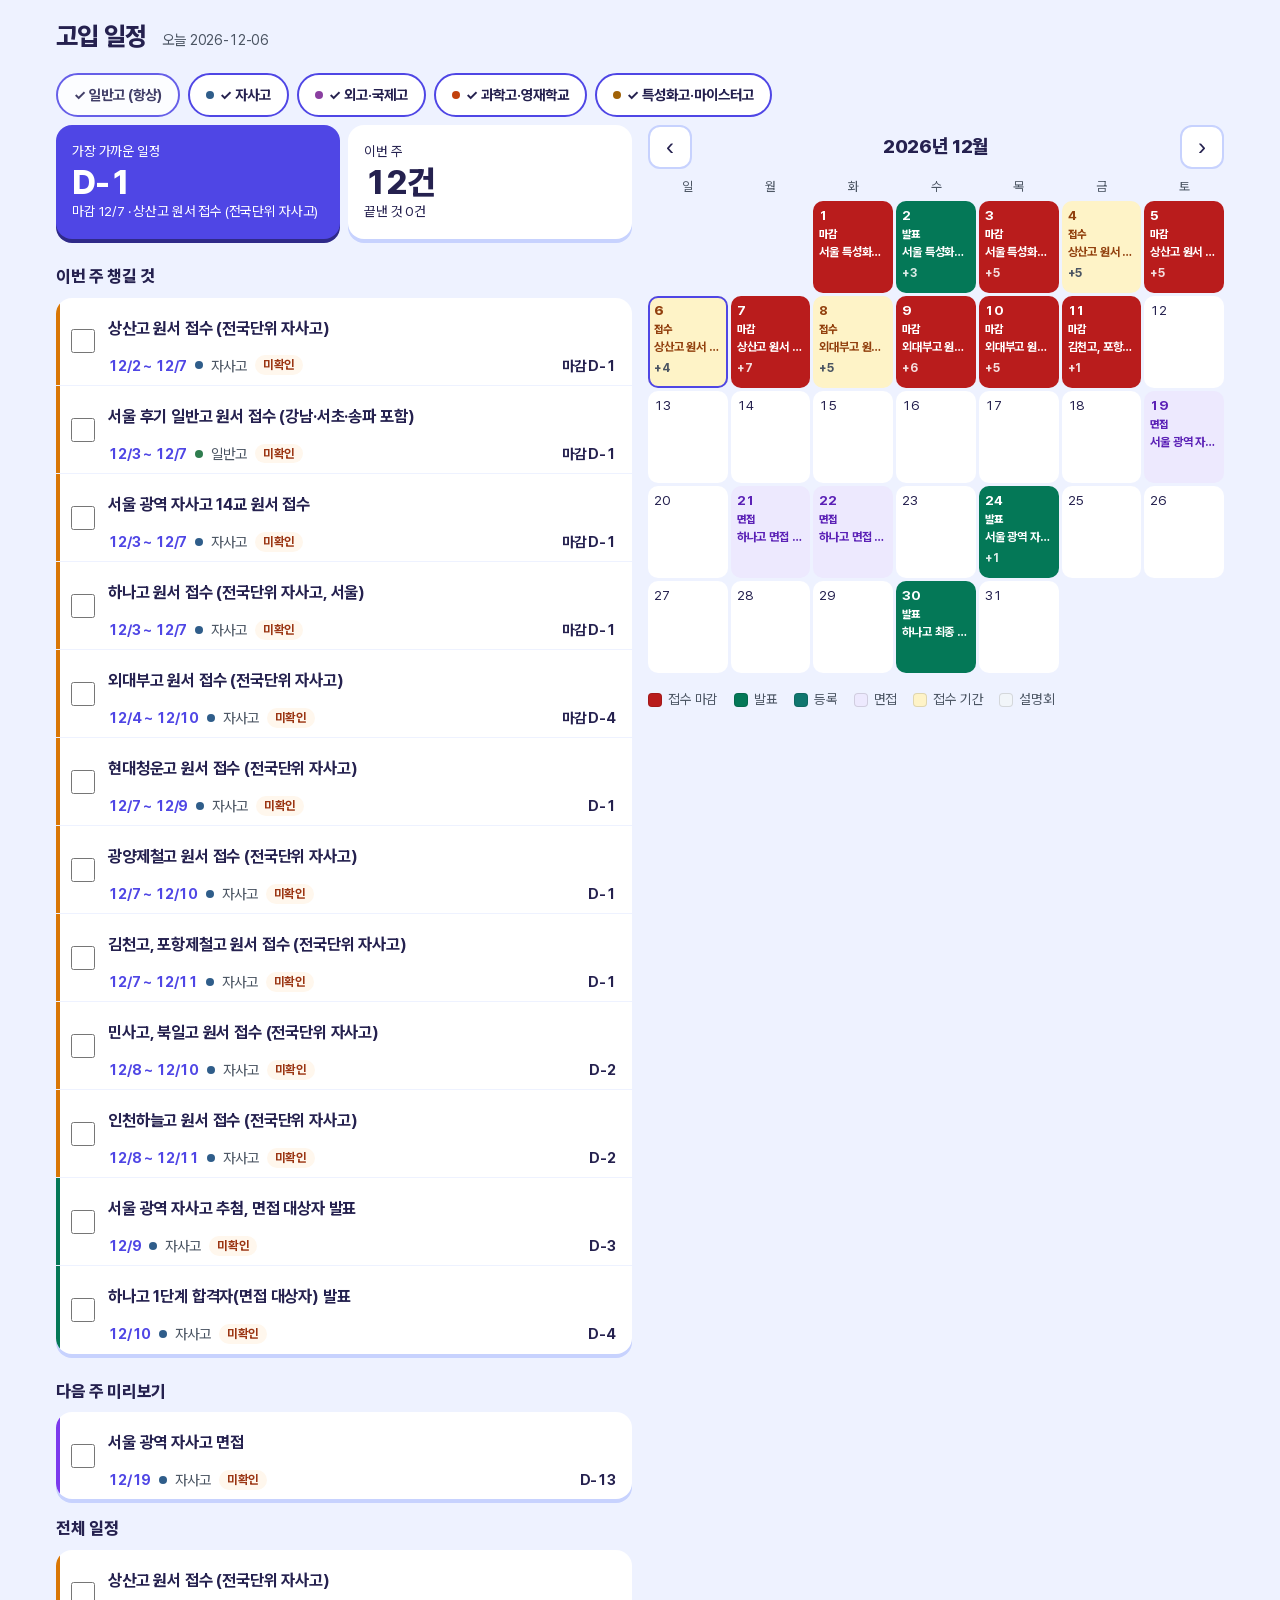
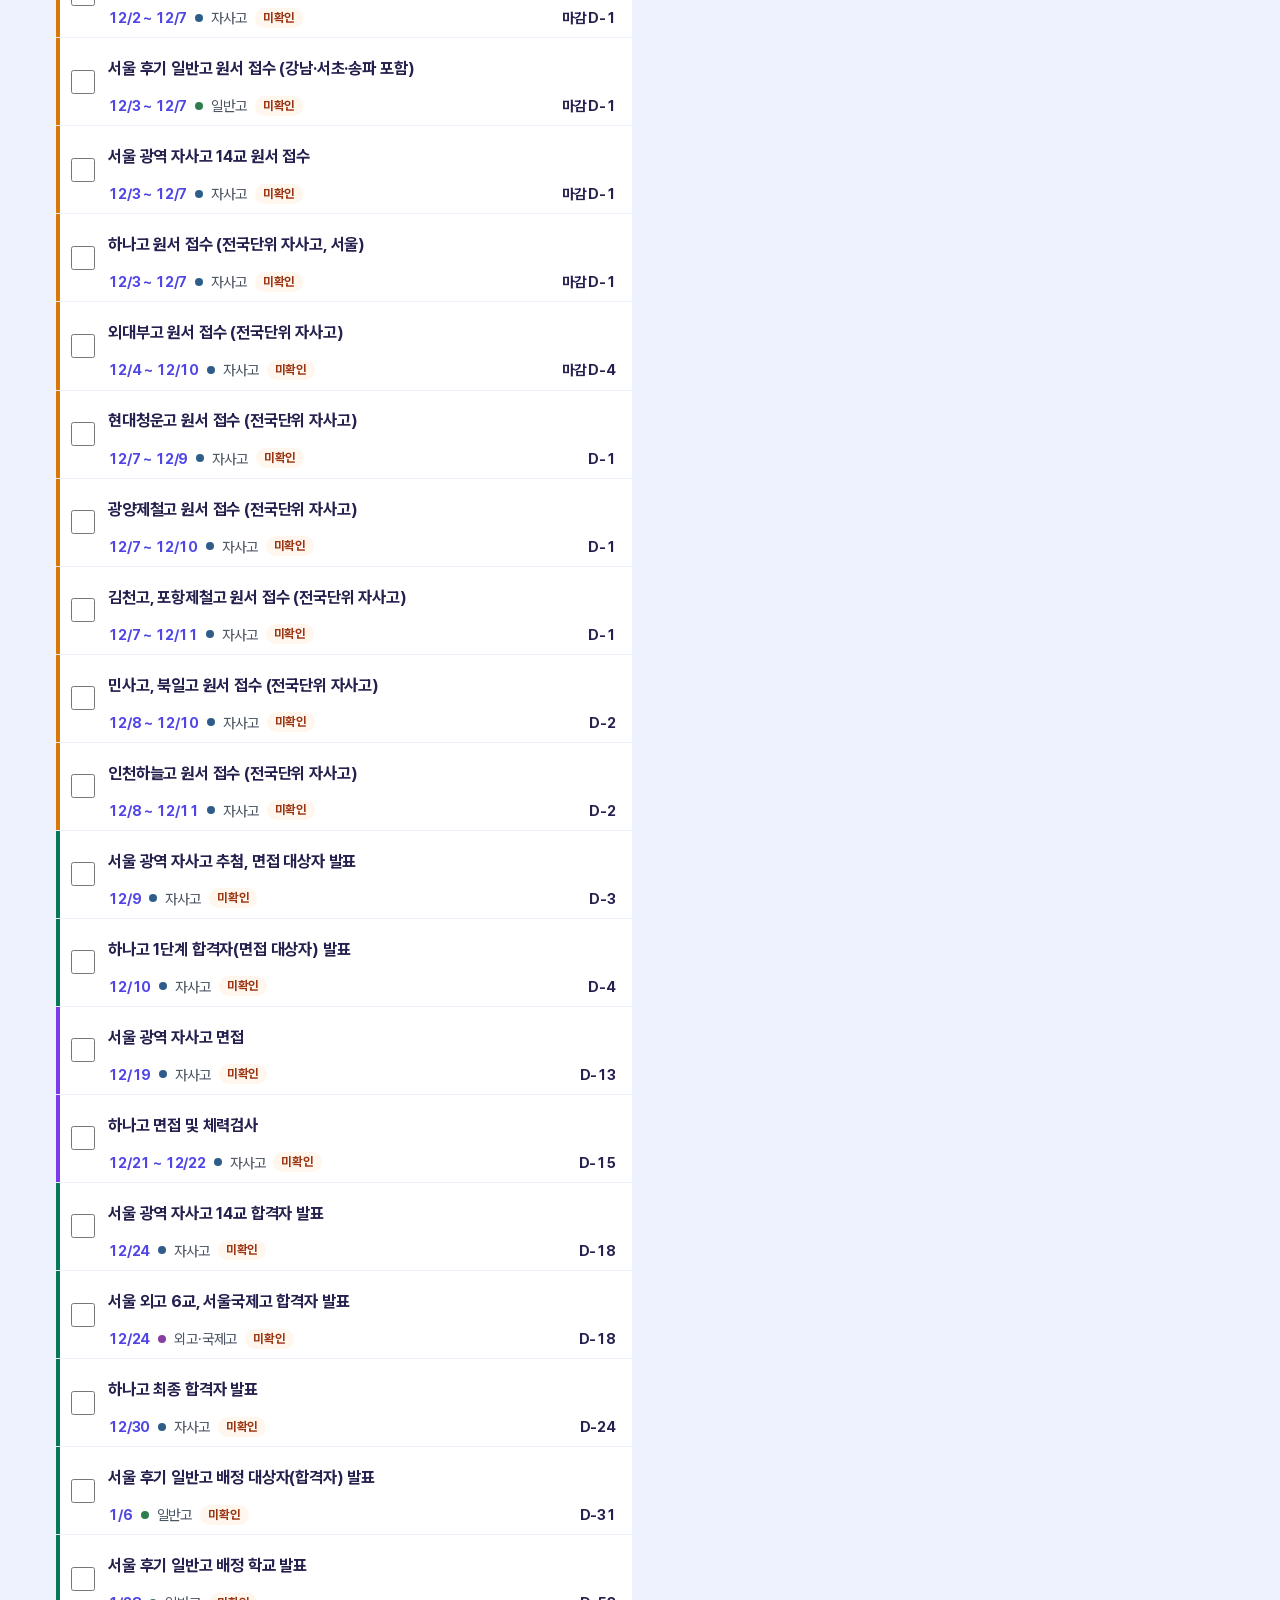
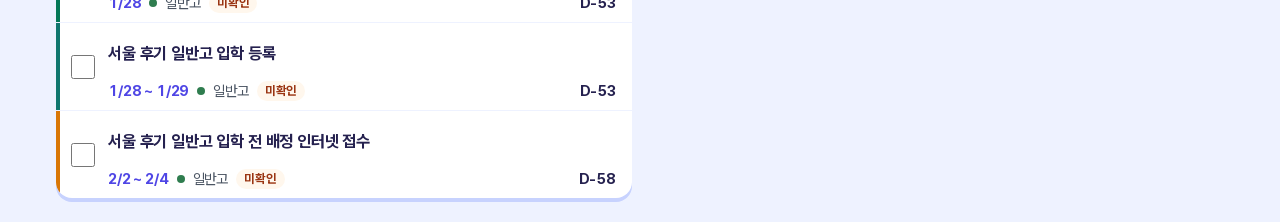
==== commit 511de29f: "feat: track filter buttons on home, calendar, list, detail Co-Authored-By: Claude Sonnet 5.5 <norepl" ====
--- a/index.html
+++ b/index.html
@@ -16,6 +16,7 @@
     <span id="today-label"></span>
   </header>
   <p id="boot" class="notice boot">일정을 불러오는 중입니다. 이 문구가 계속 보이면 파일을 직접 열지 말고 주소(http://…)로 열어 주세요.</p>
+  <div id="filter" class="filter" role="group" aria-label="지원 전형"></div>
   <main id="main" class="layout">
     <div class="col">
       <section id="home" aria-label="홈">
--- a/assets/style.css
+++ b/assets/style.css
@@ -233,3 +233,13 @@
 a, button, input, label { touch-action: manipulation; }
 .tabs a:active, .month-nav button:active, .cell.has:active, .it-title:active { opacity: .7; }
 .cell.has.today .num { color: inherit; }
+
+/* 전형 필터 */
+.filter { display: flex; flex-wrap: wrap; gap: var(--s2); max-width: 1200px; margin: 0 auto; padding: 0 var(--s3) var(--s2); }
+.chip {
+  display: inline-flex; align-items: center; gap: 6px; min-height: 44px; padding: 0 var(--s3);
+  font: inherit; font-size: .9rem; color: var(--muted);
+  background: var(--surface); border: 2px solid var(--edge); border-radius: 999px; cursor: pointer;
+}
+.chip.on { color: var(--text); font-weight: 700; border-color: var(--primary); }
+.chip:disabled { cursor: default; opacity: .85; }
